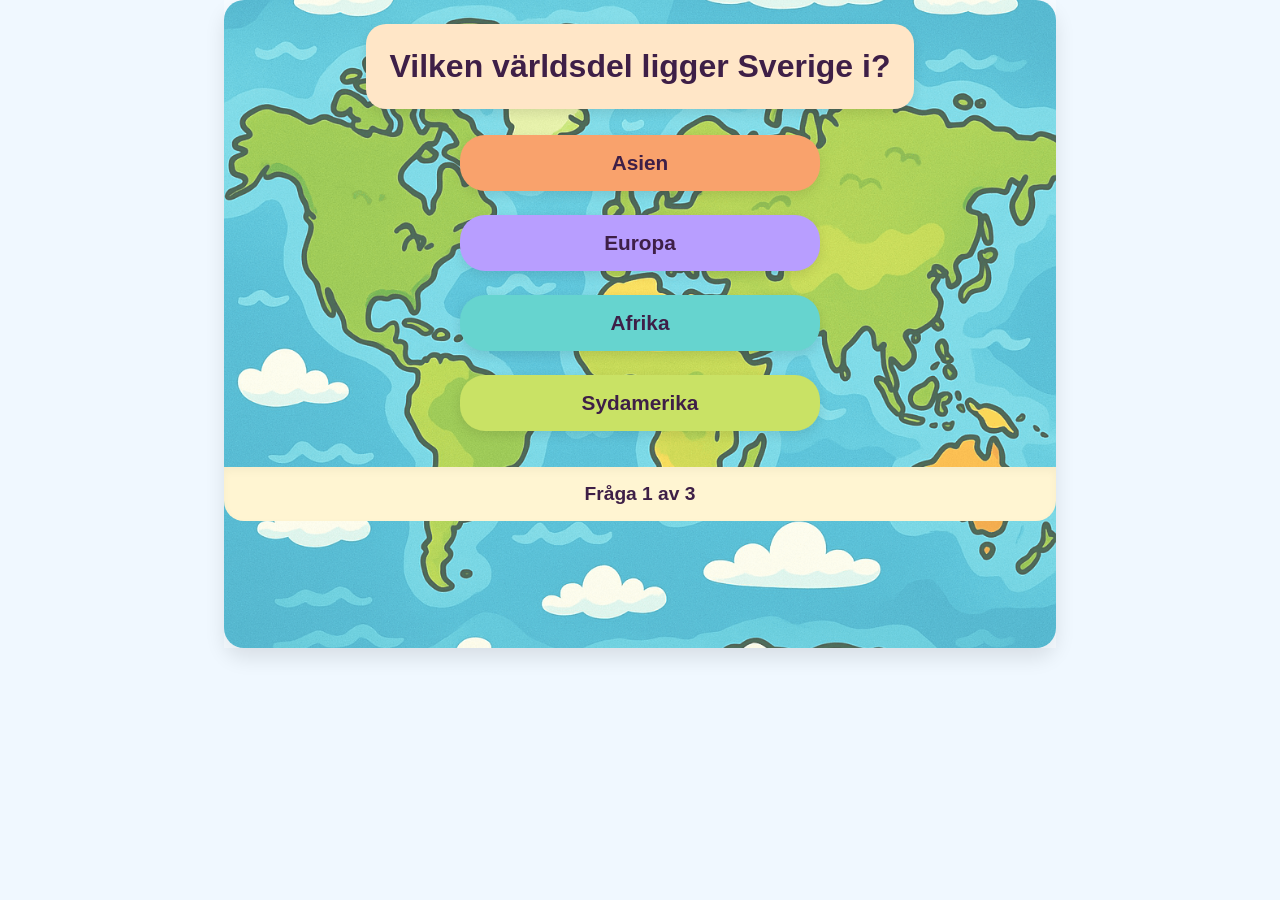
==== index.html @ 320d405d "progress bar ny" ====
<!DOCTYPE html>
<html lang="sv">
<head>
  <meta charset="UTF-8">
  <meta name="viewport" content="width=device-width, initial-scale=1.0">
  <title>Geografi Quiz</title>
  <link rel="stylesheet" href="style.css">
</head>
<body>
  <div class="quiz-container">

    <!-- Fråga Container - nu får frågan en egen container för stiländring -->
    <div class="question-container">
      <div id="question"></div> <!-- Här uppdateras frågan via JS -->
    </div>

    <!-- Svarsalternativ -->
    <div id="answers"></div>

    <!-- Knapp för att gå till nästa fråga -->
    <button id="next-button">Nästa fråga</button>

    <!-- Knapp för att starta om quizet -->
    <button id="restart-button" style="display: none;">Spela igen</button>

    <!-- Frågeindikator som footer -->
    <div id="progress-indicator" class="progress-footer"></div>

  </div>

  <script src="script.js"></script>

</body>
</html>
---- style.css ----
html, body {
  height: 100%;
  margin: 0;
  padding: 0;
  font-family: 'Comic Sans MS', sans-serif;
  background-color: #f0f8ff;
}

body {
  display: flex;
  justify-content: center;
  align-items: flex-start;
  min-height: 100vh;
  overflow-x: hidden;
}

.quiz-container {
  position: relative;
  text-align: center;
  background-image: url('images/karta.png');
  background-size: cover;
  background-position: center;
  background-repeat: no-repeat;
  padding: 24px 16px;
  border-radius: 20px;
  box-shadow: 0 10px 20px rgba(0, 0, 0, 0.1);
  width: 95%;
  max-width: 800px;
  min-height: 600px;
  overflow: visible;
  z-index: 0;

  display: flex;
  flex-direction: column;
  align-items: center;
}

.quiz-container::before {
  content: "";
  position: absolute;
  inset: 0;
  background-color: rgba(255, 255, 255, 0.30);
  z-index: 1;
  pointer-events: none;
}

.quiz-container > * {
  position: relative;
  z-index: 2;
  scroll-behavior: smooth;
}

.question-container {
  background-color: #FFE6C7;
  border-radius: 20px;
  padding: 24px;
  margin-bottom: 20px;
  text-align: center;
  font-size: 2em;
  font-weight: bold;
  color: #3E1F47;
  box-shadow: 0 4px 12px rgba(0, 0, 0, 0.1);
  width: auto;
  max-width: 95%;
}

#answers {
  display: flex;
  flex-direction: column;
  gap: 12px;
  width: 100%;
  max-width: 360px;
}

#answers button {
  border: none;
  padding: 16px 20px;
  font-size: 1.3em;
  font-weight: bold;
  margin: 6px auto;
  border-radius: 25px;
  cursor: pointer;
  transition: background-color 0.3s ease, transform 0.2s ease;
  color: #3E1F47;
  font-family: 'Comic Sans MS', sans-serif;
  display: block;
  width: 100%;
  max-width: none;
  box-shadow: 0 4px 12px rgba(0, 0, 0, 0.1);
}

.btn-orange    { background-color: #F9A26C; }
.btn-lilac     { background-color: #B89EFF; }
.btn-turquoise { background-color: #66D4CF; }
.btn-lemon     { background-color: #C9E265; }

#answers button:hover {
  filter: brightness(1.08);
  transform: scale(1.05);
}

#answers button.correct {
  background-color: #5aa637 !important;
  color: #3E1F47;
}

#answers button.wrong {
  background-color: #e05b5b !important;
  color: #3E1F47;
}

#answers button.dimmed {
  background-color: #f5f5f5 !important;
  color: #aaa !important;
  cursor: default;
}

#answers button:disabled:hover {
  filter: none;
  transform: none;
}

#next-button {
  background-color: #FFE6C7; /* Samma som question-container */
  border: none;              /* 🧼 Tar bort eventuell ram */
  outline: none;             /* 🧼 Tar bort ram vid fokus */
  padding: 14px 28px;
  font-size: 1.4em;
  border-radius: 20px;
  font-weight: bold;
  cursor: pointer;
  margin-top: 24px;
  transition: background-color 0.3s ease, transform 0.2s ease;
  font-family: 'Comic Sans MS', sans-serif;
  color: #3E1F47;
  box-shadow: 0 4px 12px rgba(0, 0, 0, 0.1);
}

#next-button:hover {
  background-color: #ffdab0; /* Lite mörkare beige vid hover */
  transform: scale(1.05);
}


#restart-button {
  background-color: #66D4CF;
  border: none;
  padding: 14px 28px;
  font-size: 1.4em;
  font-weight: bold;
  border-radius: 20px;
  cursor: pointer;
  margin-top: 20px;
  transition: background-color 0.3s ease, transform 0.2s ease;
  font-family: 'Comic Sans MS', sans-serif;
}

#restart-button:hover {
  filter: brightness(1.08);
  transform: scale(1.1);
}

.progress-footer {
  background-color: #FFF5D2; /* Ljusgul bakgrund */
  color: #3E1F47;
  font-weight: bold;
  font-size: 1.2em;
  padding: 16px;
  border-radius: 0 0 20px 20px; /* Rundade hörn bara nertill */
  margin-top: 30px;
  width: 100%;
  text-align: center;
  font-family: 'Comic Sans MS', sans-serif;
  box-shadow: inset 0 4px 8px rgba(0, 0, 0, 0.04);
}
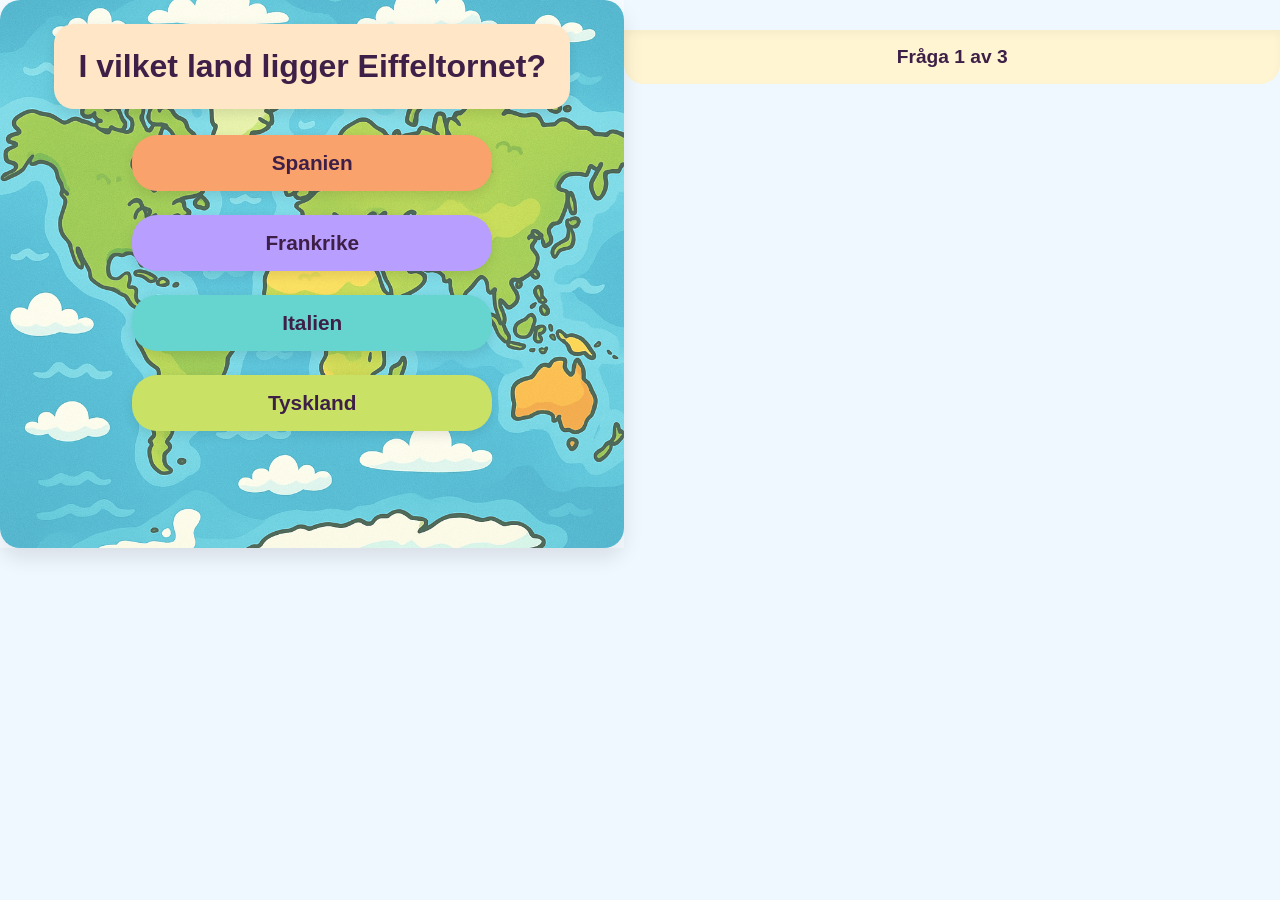
==== commit a865907a: "footer" ====
--- a/index.html
+++ b/index.html
@@ -23,11 +23,11 @@
     <!-- Knapp för att starta om quizet -->
     <button id="restart-button" style="display: none;">Spela igen</button>
 
-    <!-- Frågeindikator som footer -->
-    <div id="progress-indicator" class="progress-footer"></div>
-
   </div>
 
+  <!-- Frågeindikator som footer -->
+  <div id="progress-indicator" class="progress-footer"></div>
+  
   <script src="script.js"></script>
 
 </body>
--- a/style.css
+++ b/style.css
@@ -26,7 +26,7 @@
   box-shadow: 0 10px 20px rgba(0, 0, 0, 0.1);
   width: 95%;
   max-width: 800px;
-  min-height: 600px;
+  min-height: 500px;
   overflow: visible;
   z-index: 0;
 
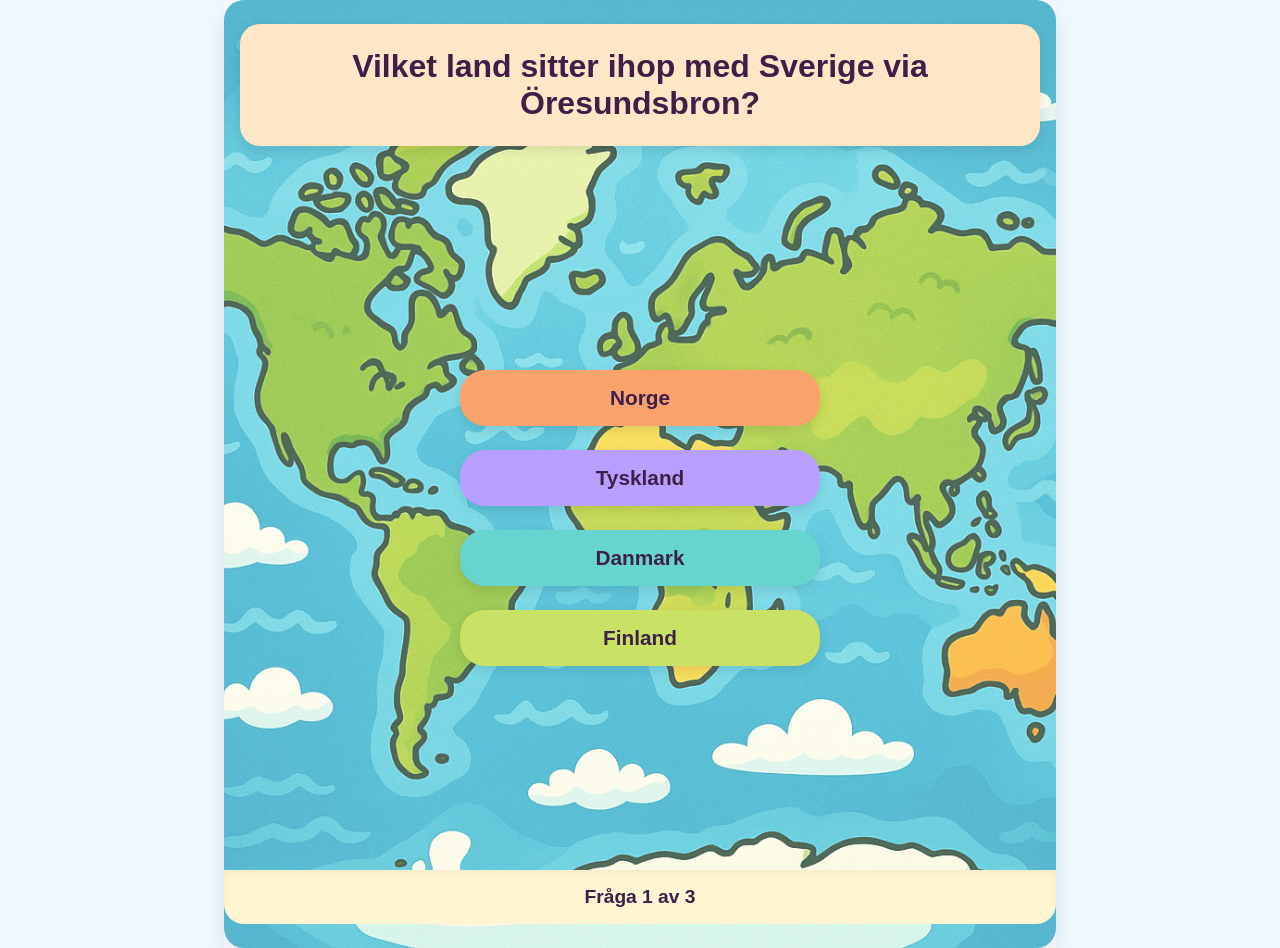
==== commit 91dd5c74: "footer" ====
--- a/index.html
+++ b/index.html
@@ -23,10 +23,12 @@
     <!-- Knapp för att starta om quizet -->
     <button id="restart-button" style="display: none;">Spela igen</button>
 
+  <!-- Frågeindikator som footer -->
+  <div id="progress-indicator" class="progress-footer"></div>
+
   </div>
 
-  <!-- Frågeindikator som footer -->
-  <div id="progress-indicator" class="progress-footer"></div>
+
   
   <script src="script.js"></script>
 
--- a/style.css
+++ b/style.css
@@ -26,9 +26,11 @@
   box-shadow: 0 10px 20px rgba(0, 0, 0, 0.1);
   width: 95%;
   max-width: 800px;
-  min-height: 500px;
+  min-height: 600px;
   overflow: visible;
   z-index: 0;
+  justify-content: space-between; 
+  height: 100%;
 
   display: flex;
   flex-direction: column;
@@ -161,16 +163,16 @@
 }
 
 .progress-footer {
-  background-color: #FFF5D2; /* Ljusgul bakgrund */
+  background-color: #FFF5D2;
   color: #3E1F47;
   font-weight: bold;
   font-size: 1.2em;
   padding: 16px;
-  border-radius: 0 0 20px 20px; /* Rundade hörn bara nertill */
-  margin-top: 30px;
+  border-radius: 0 0 20px 20px;
   width: 100%;
   text-align: center;
   font-family: 'Comic Sans MS', sans-serif;
   box-shadow: inset 0 4px 8px rgba(0, 0, 0, 0.04);
+  margin-top: 0; /* Viktigt */
 }
 
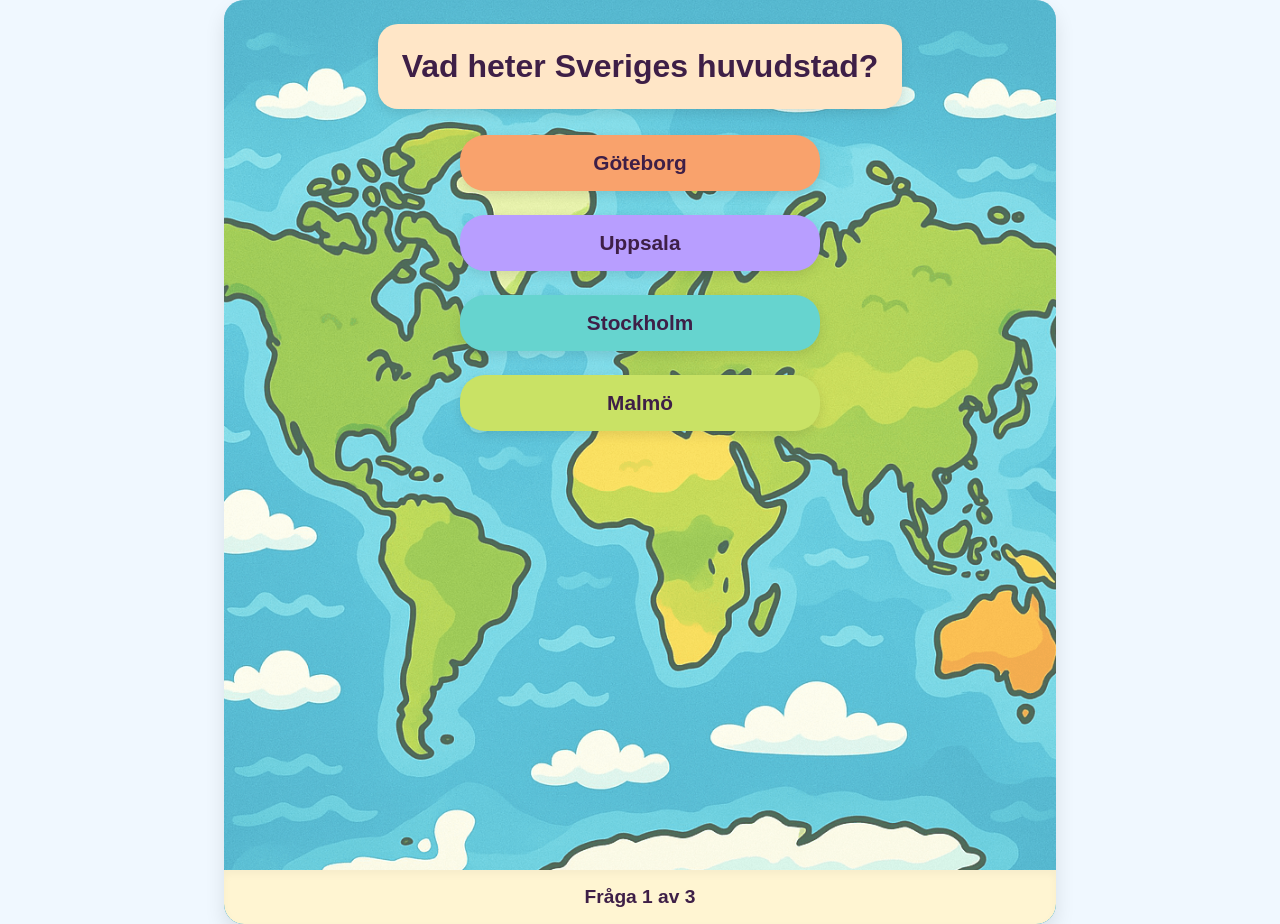
==== commit ef12e172: "footer längst ner" ====
--- a/index.html
+++ b/index.html
@@ -9,27 +9,22 @@
 <body>
   <div class="quiz-container">
 
-    <!-- Fråga Container - nu får frågan en egen container för stiländring -->
-    <div class="question-container">
-      <div id="question"></div> <!-- Här uppdateras frågan via JS -->
+    <div class="quiz-content">
+      <div class="question-container">
+        <div id="question"></div>
+      </div>
+  
+      <div id="answers"></div>
+  
+      <button id="next-button">Nästa fråga</button>
+      <button id="restart-button" style="display: none;">Spela igen</button>
     </div>
+  
+    <!-- 👣 Footern längst ner -->
+    <div id="progress-indicator" class="progress-footer"></div>
+  
+  </div>  
 
-    <!-- Svarsalternativ -->
-    <div id="answers"></div>
-
-    <!-- Knapp för att gå till nästa fråga -->
-    <button id="next-button">Nästa fråga</button>
-
-    <!-- Knapp för att starta om quizet -->
-    <button id="restart-button" style="display: none;">Spela igen</button>
-
-  <!-- Frågeindikator som footer -->
-  <div id="progress-indicator" class="progress-footer"></div>
-
-  </div>
-
-
-  
   <script src="script.js"></script>
 
 </body>
--- a/style.css
+++ b/style.css
@@ -14,6 +14,14 @@
   overflow-x: hidden;
 }
 
+.quiz-content {
+  flex: 1;
+  display: flex;
+  flex-direction: column;
+  align-items: center;
+  width: 100%;
+}
+
 .quiz-container {
   position: relative;
   text-align: center;
@@ -21,21 +29,21 @@
   background-size: cover;
   background-position: center;
   background-repeat: no-repeat;
-  padding: 24px 16px;
+  padding: 24px 16px 0 16px; /* ↓ tar bort extra space under footern */
   border-radius: 20px;
   box-shadow: 0 10px 20px rgba(0, 0, 0, 0.1);
   width: 95%;
   max-width: 800px;
   min-height: 600px;
-  overflow: visible;
-  z-index: 0;
-  justify-content: space-between; 
   height: 100%;
 
   display: flex;
   flex-direction: column;
+  justify-content: space-between; /* ✅ Viktig för footerplacering */
   align-items: center;
+  overflow: hidden; /* Om du vill undvika att något sticker ut */
 }
+
 
 .quiz-container::before {
   content: "";
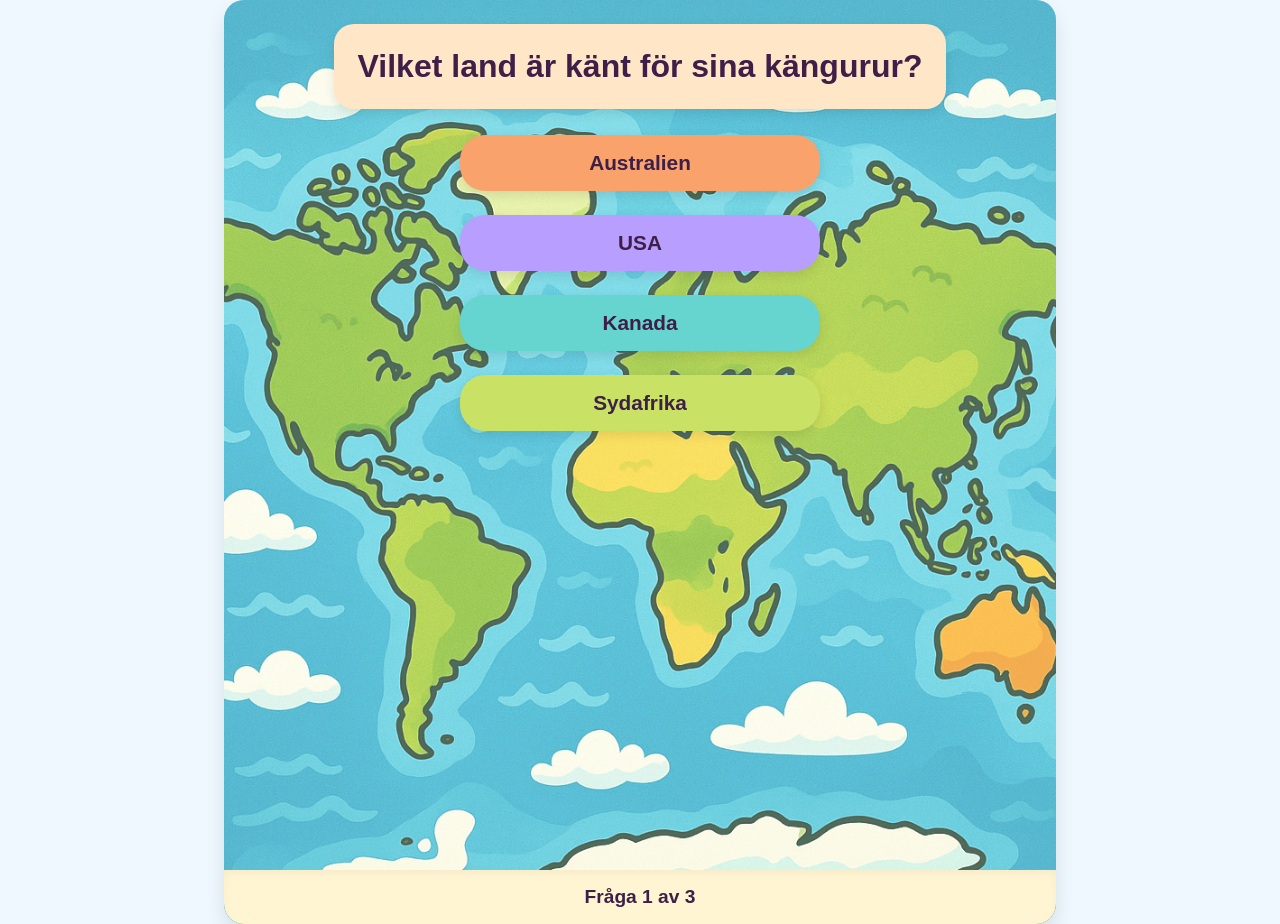
==== commit 5abc70bc: "favicon" ====
--- a/index.html
+++ b/index.html
@@ -4,6 +4,7 @@
   <meta charset="UTF-8">
   <meta name="viewport" content="width=device-width, initial-scale=1.0">
   <title>Geografi Quiz</title>
+  <link rel="icon" href="favicon.ico" type="image/x-icon">
   <link rel="stylesheet" href="style.css">
 </head>
 <body>
--- a/style.css
+++ b/style.css
@@ -151,16 +151,23 @@
   transform: scale(1.05);
 }
 
+.center-result {
+  justify-content: center; /* Vertikal centrering */
+  padding-top: 60px;
+  padding-bottom: 60px;
+  gap: 10px; /* Extra luft mellan elementen */
+  text-align: center;
+}
 
 #restart-button {
-  background-color: #66D4CF;
+  background-color: #B89EFF;
   border: none;
   padding: 14px 28px;
   font-size: 1.4em;
   font-weight: bold;
   border-radius: 20px;
   cursor: pointer;
-  margin-top: 20px;
+  margin-top: 8px;
   transition: background-color 0.3s ease, transform 0.2s ease;
   font-family: 'Comic Sans MS', sans-serif;
 }
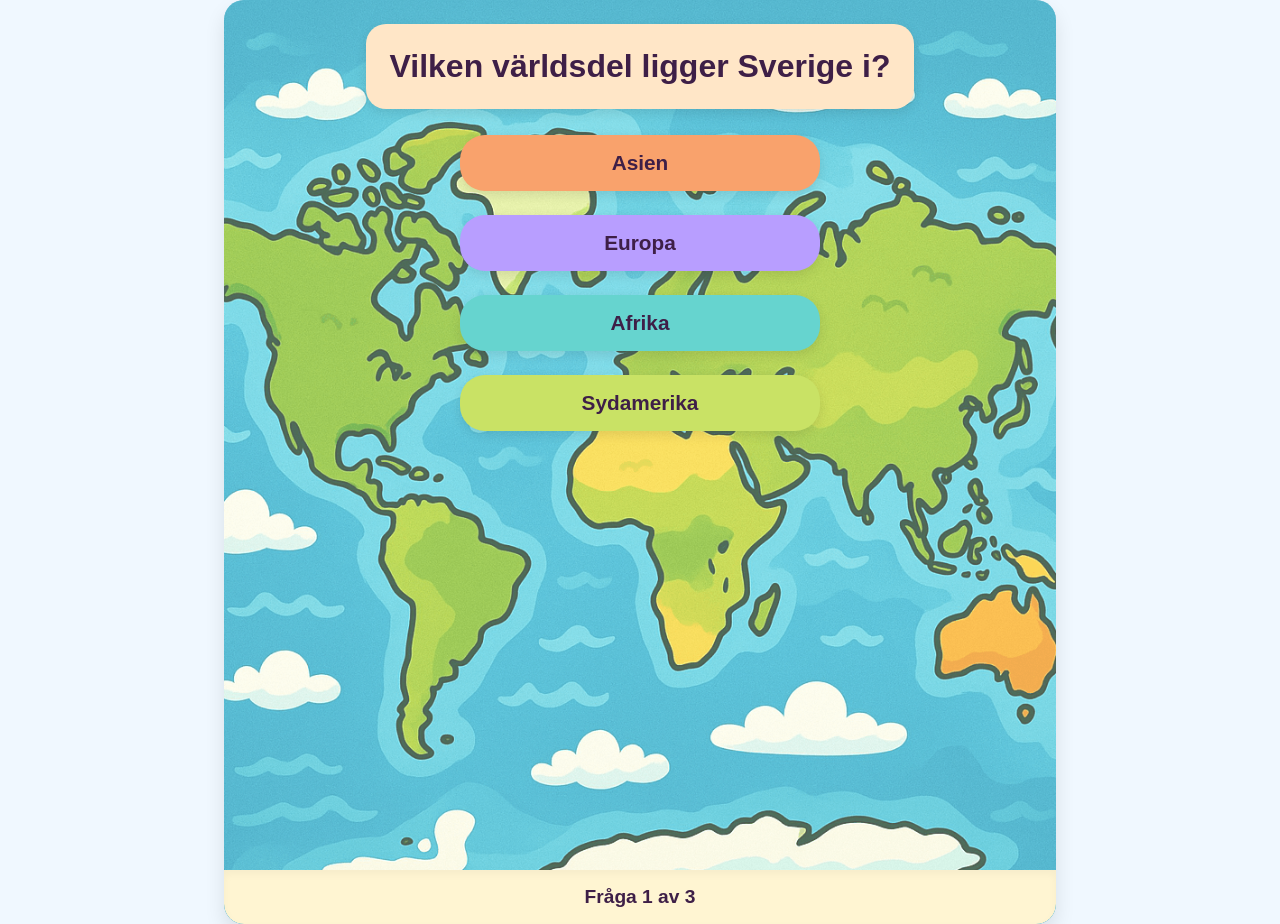
==== commit 3d66f1d7: "favicon" ====
--- a/index.html
+++ b/index.html
@@ -4,7 +4,7 @@
   <meta charset="UTF-8">
   <meta name="viewport" content="width=device-width, initial-scale=1.0">
   <title>Geografi Quiz</title>
-  <link rel="icon" href="favicon.ico" type="image/x-icon">
+  <link rel="icon" href="favicon.png" type="image/png">
   <link rel="stylesheet" href="style.css">
 </head>
 <body>
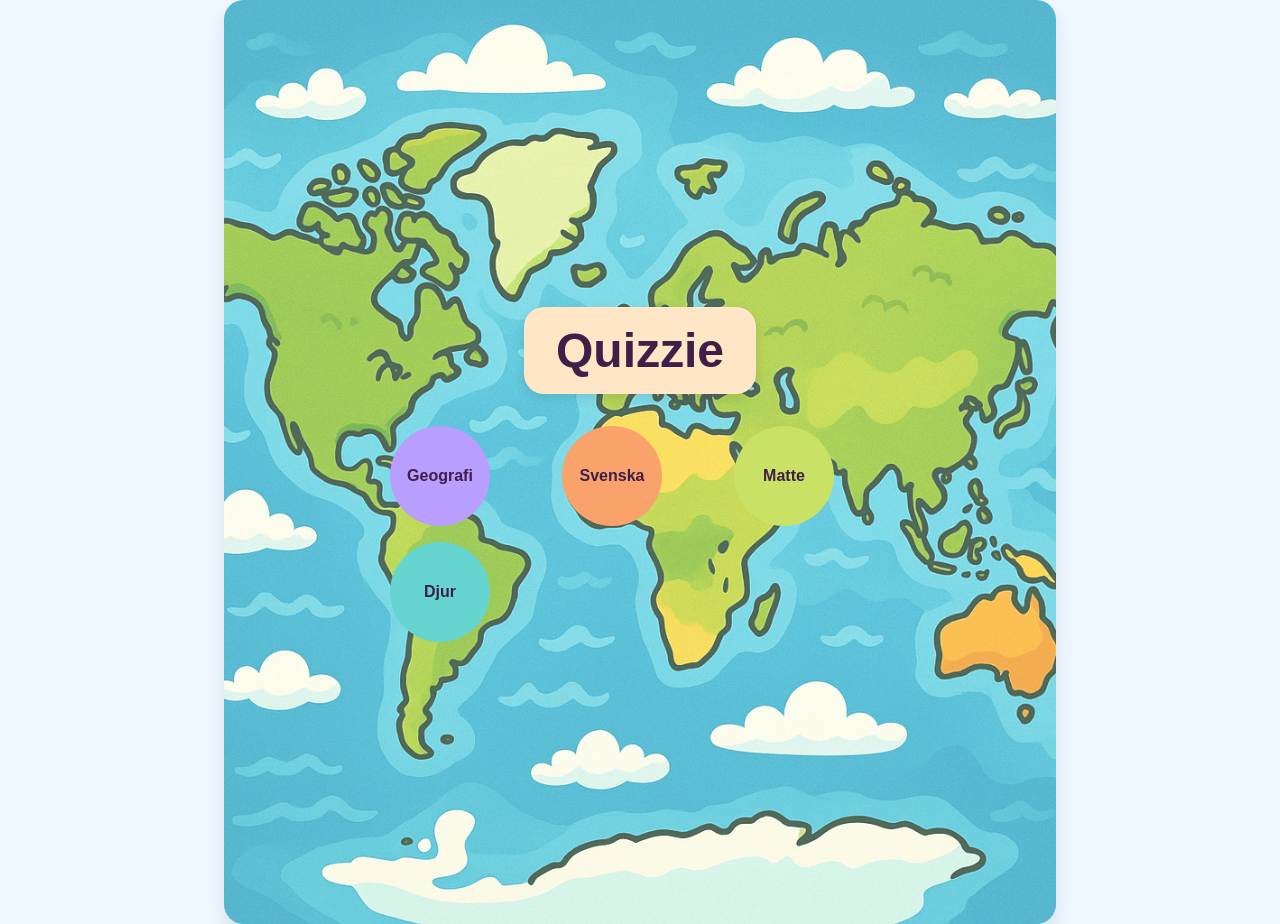
==== commit 082a15c1: "startsida" ====
--- a/index.html
+++ b/index.html
@@ -1,32 +1,22 @@
-<!DOCTYPE html>
-<html lang="sv">
-<head>
-  <meta charset="UTF-8">
-  <meta name="viewport" content="width=device-width, initial-scale=1.0">
-  <title>Geografi Quiz</title>
-  <link rel="icon" href="favicon.png" type="image/png">
-  <link rel="stylesheet" href="style.css">
-</head>
-<body>
-  <div class="quiz-container">
-
-    <div class="quiz-content">
-      <div class="question-container">
-        <div id="question"></div>
-      </div>
-  
-      <div id="answers"></div>
-  
-      <button id="next-button">Nästa fråga</button>
-      <button id="restart-button" style="display: none;">Spela igen</button>
-    </div>
-  
-    <!-- 👣 Footern längst ner -->
-    <div id="progress-indicator" class="progress-footer"></div>
-  
-  </div>  
-
-  <script src="script.js"></script>
-
-</body>
-</html>
+<!DOCTYPE html>
+<html lang="sv">
+<head>
+  <meta charset="UTF-8">
+  <meta name="viewport" content="width=device-width, initial-scale=1.0">
+  <title>Quizzie</title>
+  <link rel="stylesheet" href="style.css">
+</head>
+<body>
+  <div class="quiz-container">
+    <div class="start-content">
+      <h1 class="quizzie-title">Quizzie</h1>
+      <div class="quiz-buttons">
+        <a href="geografi.html" class="quiz-btn btn-lilac">Geografi</a>
+        <button class="quiz-btn btn-orange">Svenska</button>
+        <button class="quiz-btn btn-lemon">Matte</button>
+        <button class="quiz-btn btn-turquoise">Djur</button>
+      </div>
+    </div>
+  </div>
+</body>
+</html>
--- a/style.css
+++ b/style.css
@@ -12,6 +12,60 @@
   align-items: flex-start;
   min-height: 100vh;
   overflow-x: hidden;
+}
+
+.start-content {
+  display: flex;
+  flex-direction: column;
+  align-items: center;
+  justify-content: center;
+  height: 100%;
+  width: 100%;
+  padding: 40px 16px;
+  gap: 32px;
+}
+
+.quizzie-title {
+  font-size: 3em;
+  color: #3E1F47;
+  font-weight: bold;
+  margin: 0;
+  font-family: 'Comic Sans MS', sans-serif;
+  background-color: #FFE6C7;
+  padding: 16px 32px;
+  border-radius: 20px;
+  box-shadow: 0 4px 12px rgba(0, 0, 0, 0.1);
+}
+
+.quiz-buttons {
+  display: grid;
+  grid-template-columns: repeat(auto-fit, minmax(120px, 1fr));
+  gap: 16px;
+  width: 100%;
+  max-width: 500px;
+}
+
+.quiz-btn {
+  border: none;
+  border-radius: 50%;
+  width: 100px;
+  height: 100px;
+  font-size: 1em;
+  font-weight: bold;
+  color: #3E1F47;
+  font-family: 'Comic Sans MS', sans-serif;
+  cursor: pointer;
+  transition: transform 0.2s ease, filter 0.2s ease;
+  display: flex;
+  align-items: center;
+  justify-content: center;
+  text-decoration: none;
+  text-align: center;
+}
+
+.quiz-btn:hover {
+  transform: scale(1.1);
+  filter: brightness(1.1);
 }
 
 .quiz-content {
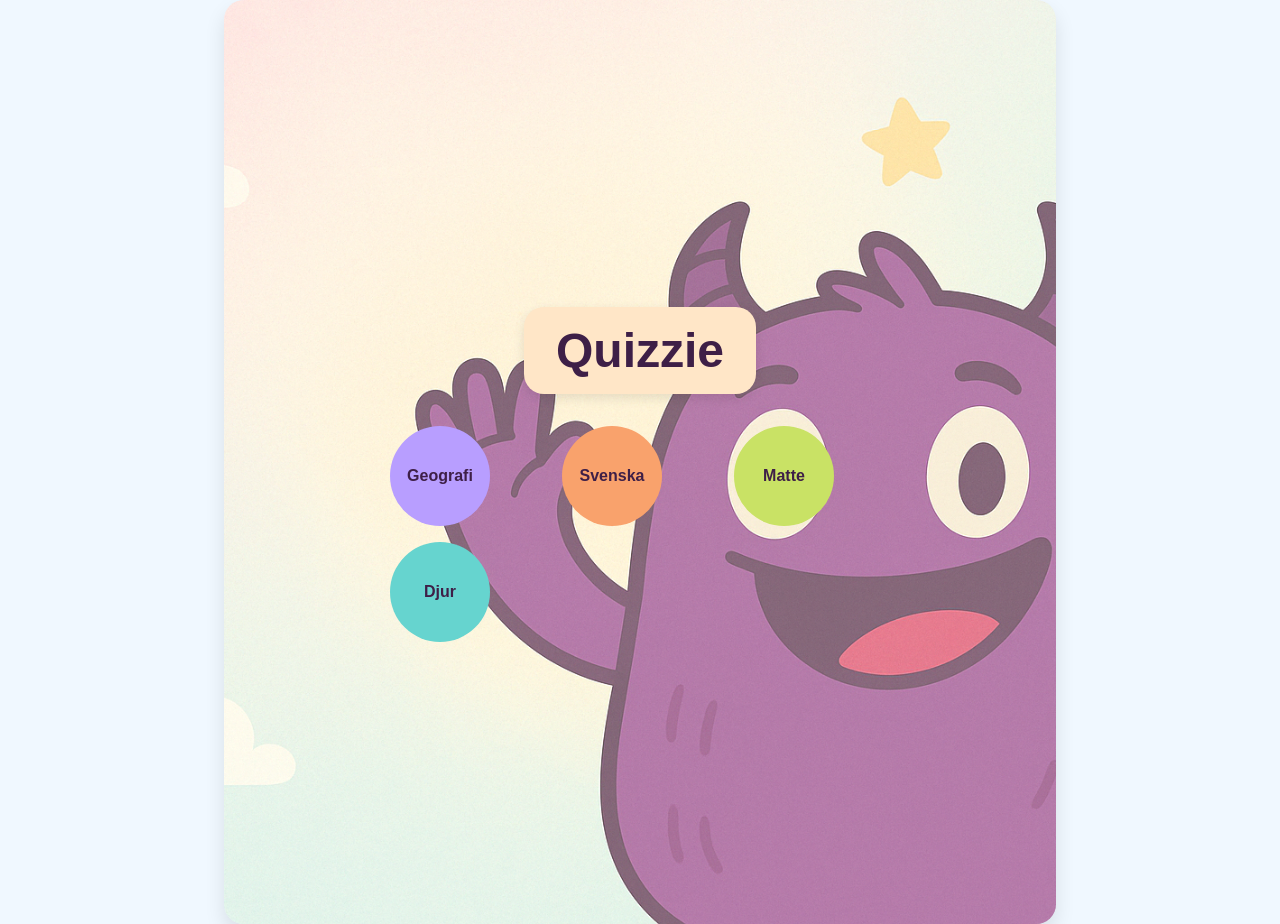
==== commit c61fa5b6: "ny startbakgrund" ====
--- a/index.html
+++ b/index.html
@@ -6,7 +6,7 @@
   <title>Quizzie</title>
   <link rel="stylesheet" href="style.css">
 </head>
-<body>
+<body class="start-page">
   <div class="quiz-container">
     <div class="start-content">
       <h1 class="quizzie-title">Quizzie</h1>
--- a/style.css
+++ b/style.css
@@ -74,6 +74,13 @@
   flex-direction: column;
   align-items: center;
   width: 100%;
+}
+
+body.start-page .quiz-container {
+  background-image: url('images/quizzie.png');
+  background-size: cover;
+  background-position: center;
+  background-repeat: no-repeat;
 }
 
 .quiz-container {
